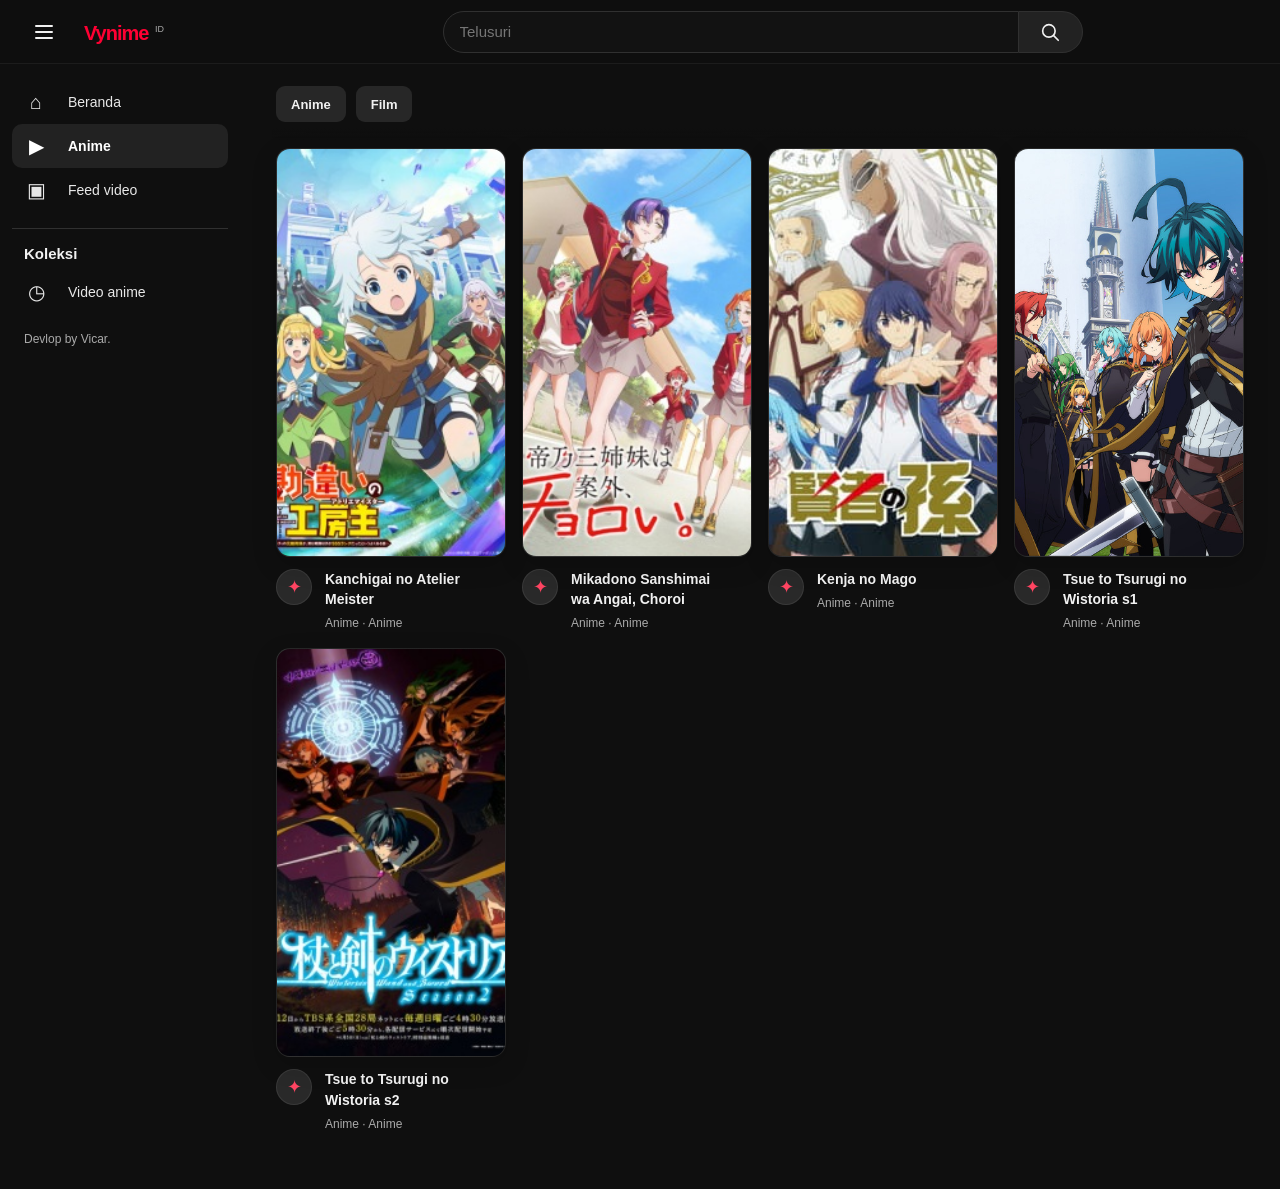
==== anime.html @ 7020ebc5 "sawit" ====
<!doctype html>
<html lang="id">
<head>
  <meta charset="UTF-8">
  <meta name="viewport" content="width=device-width, initial-scale=1">
  <meta name="theme-color" content="#0f0f0f">
  <link rel="icon" href="favicon.png">
  <title>Vynime</title>
  <link rel="stylesheet" href="anime.css">
  <script src="anime.js" defer></script>
</head>
<body>
  <header class="topbar">
    <button class="icon-button menu-button" id="menuToggle" type="button" aria-label="Buka menu" aria-expanded="false">
      <svg viewBox="0 0 24 24" aria-hidden="true"><path d="M4 6h16M4 12h16M4 18h16"/></svg>
    </button>
    <a class="brand" href="anime.html" aria-label="Kembali ke beranda">
      <span class="brand-mark" aria-hidden="true"><svg viewBox="0 0 24 24"></svg>
      <span class="brand-name">Vynime <small>ID</small></span>
    </a>
    <form class="search" id="searchForm" role="search">
      <label class="sr-only" for="searchInput">Cari video</label>
      <input id="searchInput" type="search" placeholder="Telusuri" autocomplete="off">
      <button type="submit" aria-label="Cari">
        <svg viewBox="0 0 24 24" aria-hidden="true"><circle cx="10.8" cy="10.8" r="6.8"/><path d="m16 16 5 5"/></svg>
      </button>
    </form>
  </header>

  <aside class="sidebar" id="sidebar" aria-label="Menu utama">
    <a class="side-link" href="anime.html"><span class="side-icon">⌂</span>Beranda</a>
    <a class="side-link selected" href="anime.html"><span class="side-icon">▶</span>Anime</a>
    <a class="side-link" href="anime.html"><span class="side-icon">▣</span>Feed video</a>
    <hr>
    <p class="side-heading">Koleksi</p>
    <a class="side-link" href="#videoGrid"><span class="side-icon">◷</span>Video anime</a>
    <div class="sidebar-note">Devlop by Vicar.</div>
  </aside>

  <main class="main-content">
    <section id="galleryView">
      <nav class="chips" aria-label="Kategori video">
        <button class="chip" type="button" data-category="Anime">Anime</button>
        <button class="chip" type="button" data-category="Film">Film</button>
      </nav>
      <section class="video-grid" id="videoGrid" aria-label="Pilihan video anime" aria-live="polite"></section>
      <p class="empty-state" id="emptyState" hidden>Belum ada video anime.</p>
    </section>
    <section class="watch-layout" id="watchView" hidden aria-label="Pemutar video">
      <div class="watch-main">
        <button class="back-button" id="backToGallery" type="button">← Semua video</button>
        <video id="watchVideo" muted controls playsinline preload="none"></video>
        <h1 id="watchTitle"></h1>
        <p id="watchMeta"></p>
      </div>
      <aside class="watch-next">
        <h2>Video selanjutnya</h2>
        <section class="next-video-list" id="nextVideoList" aria-label="Video selanjutnya">
        </section>
      </aside>
    </section>
  </main>

  <dialog class="player-dialog" id="playerDialog" aria-label="Pemutar video">
    <div class="player-shell">
      <button class="player-close" id="playerClose" type="button" aria-label="Tutup video">×</button>
      <video id="playerVideo" controls playsinline preload="none"></video>
      <h2 id="playerTitle"></h2>
    </div>
  </dialog>
</body>
</html>
---- anime.css ----
:root {
  color-scheme: dark;
  font-family: Roboto, Arial, sans-serif;
  font-synthesis: none;
  color: #f1f1f1;
  background: #0f0f0f;

  --page: #0f0f0f;
  --surface: #181818;
  --surface-raised: #222;
  --surface-hover: #303030;
  --border: #303030;
  --muted: #aaa;
  --text: #f1f1f1;
  --accent: #ff4562;
  --focus: #8ab4f8;
  --header-height: 64px;
  --sidebar-width: 240px;
}

* {
  box-sizing: border-box;
}

html {
  scroll-behavior: smooth;
}

body {
  min-width: 320px;
  min-height: 100vh;
  margin: 0;
  background: var(--page);
  color: var(--text);
}

button,
input {
  font: inherit;
}

button,
a {
  -webkit-tap-highlight-color: transparent;
}

a {
  color: inherit;
  text-decoration: none;
}

button:focus-visible,
a:focus-visible,
input:focus-visible,
.video-card:focus-visible {
  outline: 2px solid var(--focus);
  outline-offset: 3px;
}

.sr-only {
  position: absolute;
  width: 1px;
  height: 1px;
  padding: 0;
  margin: -1px;
  overflow: hidden;
  clip: rect(0, 0, 0, 0);
  white-space: nowrap;
  border: 0;
}

/* Header */
.topbar {
  position: fixed;
  z-index: 20;
  inset: 0 0 auto;
  display: flex;
  height: var(--header-height);
  align-items: center;
  gap: 20px;
  padding: 0 24px;
  border-bottom: 1px solid rgba(255, 255, 255, 0.06);
  background: rgba(15, 15, 15, 0.94);
  backdrop-filter: blur(16px);
}

.icon-button {
  display: grid;
  width: 40px;
  height: 40px;
  flex: 0 0 40px;
  place-items: center;
  border: 0;
  border-radius: 50%;
  background: transparent;
  color: inherit;
  cursor: pointer;
  transition: background 160ms ease;
}

.icon-button:hover {
  background: var(--surface-hover);
}

.icon-button svg {
  width: 24px;
  height: 24px;
  fill: none;
  stroke: currentColor;
  stroke-width: 2;
  stroke-linecap: round;
}

.brand {
  display: flex;
  flex: 0 0 165px;
  align-items: center;
  gap: 5px;
  white-space: nowrap;
}

.brand-mark {
  display: grid;
  width: 32px;
  height: 26px;
  place-items: center;
  color: #ff0033;
}

.brand-mark svg {
  width: 32px;
  fill: currentColor;
}

.brand-name {
  font-size: 20px;
  font-weight: 800;
  letter-spacing: -1px;
}

.brand-name small {
  position: relative;
  top: -8px;
  margin-left: 2px;
  color: var(--muted);
  font-size: 9px;
  font-weight: 400;
  letter-spacing: 0;
}

.search {
  display: flex;
  width: min(640px, 52vw);
  height: 42px;
  margin: 0 auto;
}

.search input {
  min-width: 0;
  flex: 1;
  padding: 0 16px;
  border: 1px solid var(--border);
  border-radius: 22px 0 0 22px;
  outline: none;
  background: #121212;
  color: var(--text);
  font-size: 15px;
  transition: border-color 160ms ease;
}

.search input:focus {
  border-color: #5f83b8;
}

.search button {
  display: grid;
  width: 64px;
  flex: 0 0 64px;
  place-items: center;
  border: 1px solid var(--border);
  border-left: 0;
  border-radius: 0 22px 22px 0;
  background: var(--surface-raised);
  color: var(--text);
  cursor: pointer;
  transition: background 160ms ease;
}

.search button:hover {
  background: var(--surface-hover);
}

.search button svg {
  width: 22px;
  height: 22px;
  fill: none;
  stroke: currentColor;
  stroke-width: 1.8;
  stroke-linecap: round;
}

.avatar {
  display: grid;
  width: 36px;
  height: 36px;
  flex: 0 0 36px;
  place-items: center;
  border: 2px solid rgba(255, 255, 255, 0.12);
  border-radius: 50%;
  background: #8658d6;
  font-weight: 700;
}

/* Sidebar and page layout */
.sidebar {
  position: fixed;
  z-index: 15;
  top: var(--header-height);
  bottom: 0;
  left: 0;
  width: var(--sidebar-width);
  padding: 16px 12px;
  overflow-y: auto;
  background: var(--page);
  scrollbar-color: #444 transparent;
  scrollbar-width: thin;
}

.side-link {
  display: flex;
  min-height: 44px;
  align-items: center;
  gap: 20px;
  padding: 0 12px;
  border-radius: 10px;
  color: #e8e8e8;
  font-size: 14px;
  transition: background 150ms ease;
}

.side-link:hover,
.side-link.selected {
  background: var(--surface-raised);
}

.side-link.selected {
  color: #fff;
  font-weight: 700;
}

.side-icon {
  display: grid;
  width: 24px;
  flex: 0 0 24px;
  place-items: center;
  font-size: 20px;
}

.sidebar hr {
  height: 1px;
  margin: 16px 0;
  border: 0;
  background: var(--border);
}

.side-heading {
  margin: 0 12px 8px;
  font-size: 15px;
  font-weight: 700;
}

.sidebar-note {
  margin: 16px 12px;
  color: var(--muted);
  font-size: 12px;
  line-height: 1.6;
}

.main-content {
  min-height: 100vh;
  margin-left: var(--sidebar-width);
  padding: calc(var(--header-height) + 12px) 36px 56px;
}

/* Gallery */
.chips {
  position: sticky;
  z-index: 10;
  top: var(--header-height);
  display: flex;
  gap: 10px;
  margin: 0 -4px 8px;
  padding: 10px 4px 18px;
  overflow-x: auto;
  background: linear-gradient(var(--page) 82%, rgba(15, 15, 15, 0));
  scrollbar-width: none;
}

.chips::-webkit-scrollbar {
  display: none;
}

.chip {
  min-height: 36px;
  flex: 0 0 auto;
  padding: 0 14px;
  border: 1px solid transparent;
  border-radius: 9px;
  background: #272727;
  color: var(--text);
  font-size: 13px;
  font-weight: 600;
  cursor: pointer;
  transition: background 150ms ease, color 150ms ease, transform 150ms ease;
}

.chip:hover {
  background: #3a3a3a;
}

.chip:active {
  transform: scale(0.97);
}

.chip.active {
  background: #f1f1f1;
  color: #151515;
}

.video-grid {
  display: grid;
  grid-template-columns: repeat(auto-fill, minmax(190px, 1fr));
  gap: 16px;
}

.video-card {
  min-width: 0;
  cursor: pointer;
}

.thumbnail-wrap {
  position: relative;
  overflow: hidden;
  aspect-ratio: 9 / 16;
  border: 1px solid rgba(255, 255, 255, 0.06);
  border-radius: 14px;
  background: linear-gradient(145deg, #242424, #151515);
  box-shadow: 0 8px 24px rgba(0, 0, 0, 0.18);
}

.thumbnail-wrap.is-placeholder {
  display: grid;
  place-items: center;
  color: #a9a9a9;
  font-size: 14px;
}

.thumbnail-wrap.is-placeholder::before {
  position: absolute;
  width: 54px;
  height: 54px;
  border: 1px solid rgba(255, 255, 255, 0.16);
  border-radius: 50%;
  background: rgba(255, 255, 255, 0.04);
  content: "▶";
  color: #ddd;
  display: grid;
  place-items: center;
  font-size: 19px;
}

.thumbnail-wrap.is-placeholder span {
  position: absolute;
  top: calc(50% + 42px);
}

.thumbnail-wrap img {
  display: block;
  width: 100%;
  height: 100%;
  object-fit: cover;
  transition: transform 240ms ease, filter 240ms ease;
}

.video-card:hover .thumbnail-wrap img {
  transform: scale(1.045);
  filter: brightness(1.06);
}

.video-card:hover .thumbnail-wrap {
  border-color: rgba(255, 255, 255, 0.18);
}

.duration {
  position: absolute;
  right: 7px;
  bottom: 7px;
  padding: 3px 6px;
  border-radius: 5px;
  background: rgba(0, 0, 0, 0.82);
  color: white;
  font-size: 11px;
  font-weight: 700;
}

.video-info {
  display: grid;
  grid-template-columns: 38px minmax(0, 1fr) 24px;
  gap: 11px;
  padding-top: 12px;
}

.channel-avatar {
  display: grid;
  width: 36px;
  height: 36px;
  place-items: center;
  border: 1px solid rgba(255, 255, 255, 0.08);
  border-radius: 50%;
  background: #292929;
  color: var(--accent);
  font-size: 18px;
}

.video-copy {
  min-width: 0;
}

.video-title {
  display: -webkit-box;
  margin: 0 0 5px;
  overflow: hidden;
  color: var(--text);
  font-size: 14px;
  font-weight: 600;
  line-height: 1.45;
  -webkit-box-orient: vertical;
  -webkit-line-clamp: 2;
}

.video-meta {
  margin: 0;
  color: var(--muted);
  font-size: 12px;
  line-height: 1.5;
}

.more-button {
  align-self: start;
  padding: 0;
  border: 0;
  background: none;
  color: var(--muted);
  font-size: 20px;
  cursor: pointer;
}

.empty-state {
  padding: 64px 12px;
  color: var(--muted);
  text-align: center;
}

/* Video player and episode list */
.featured-video {
  max-width: 820px;
  margin: 0 auto 36px;
  scroll-margin-top: 84px;
}

.featured-video video {
  display: block;
  width: 100%;
  max-height: 70vh;
  aspect-ratio: 16 / 9;
  border-radius: 14px;
  background: #000;
  object-fit: contain;
}

.featured-video h1 {
  margin: 14px 0 5px;
  font-size: 20px;
}

.featured-video p {
  margin: 0;
  color: var(--muted);
  font-size: 14px;
}

.recommendation-heading {
  margin: 0 0 18px;
  font-size: 18px;
}

.watch-layout[hidden],
#galleryView[hidden] {
  display: none;
}

.watch-layout {
  display: grid;
  grid-template-columns: minmax(0, 2fr) minmax(280px, 0.95fr);
  gap: 28px;
  align-items: start;
}

.watch-main {
  min-width: 0;
}

.watch-main video {
  display: block;
  width: 100%;
  max-height: 76vh;
  aspect-ratio: 16 / 9;
  border: 1px solid rgba(255, 255, 255, 0.08);
  border-radius: 14px;
  background: #000;
  object-fit: contain;
}

.watch-main h1 {
  margin: 16px 0 8px;
  font-size: 20px;
  line-height: 1.4;
}

.watch-main p {
  margin: 0;
  color: var(--muted);
  font-size: 14px;
}

.back-button {
  margin: 0 0 14px;
  padding: 9px 14px;
  border: 1px solid rgba(255, 255, 255, 0.08);
  border-radius: 20px;
  background: var(--surface-raised);
  color: var(--text);
  cursor: pointer;
  transition: background 150ms ease;
}

.back-button:hover {
  background: var(--surface-hover);
}

.watch-next {
  min-width: 0;
  padding: 16px;
  border: 1px solid rgba(255, 255, 255, 0.07);
  border-radius: 14px;
  background: rgba(255, 255, 255, 0.025);
}

.watch-next h2 {
  margin: 0 0 16px;
  font-size: 17px;
}

.next-video-list {
  display: grid;
  gap: 12px;
  max-height: min(72vh, 760px);
  overflow-y: auto;
  scrollbar-color: #444 transparent;
  scrollbar-width: thin;
}

.next-video-item {
  display: grid;
  grid-template-columns: minmax(90px, 36%) minmax(0, 1fr);
  gap: 11px;
  align-items: start;
  padding: 7px;
  border: 1px solid transparent;
  border-radius: 10px;
  background: transparent;
  color: inherit;
  text-align: left;
  cursor: pointer;
  transition: background 150ms ease, border-color 150ms ease;
}

.next-video-item:hover {
  border-color: rgba(255, 255, 255, 0.07);
  background: var(--surface-raised);
}

.next-video-preview {
  display: block;
  width: 100%;
  aspect-ratio: 16 / 9;
  border-radius: 7px;
  background: #252525;
  object-fit: cover;
}

.next-video-item span {
  overflow: hidden;
  padding-top: 2px;
  font-size: 12px;
  font-weight: 500;
  line-height: 1.45;
}

.next-video-item small {
  display: block;
  margin-top: 5px;
  color: var(--muted);
  font-size: 11px;
}

.next-video-card {
  display: grid;
  grid-template-columns: minmax(90px, 35%) minmax(0, 1fr);
  gap: 9px;
  align-items: start;
}

.next-video-card .thumbnail-wrap {
  border-radius: 8px;
}

.next-video-card .video-info {
  display: block;
  padding: 0;
}

.next-video-card .channel-avatar {
  display: none;
}

.next-video-card .video-title {
  font-size: 13px;
}

.next-video-card .video-meta {
  font-size: 12px;
}

/* Dialog player */
.player-dialog {
  width: min(960px, calc(100vw - 32px));
  max-width: none;
  max-height: calc(100dvh - 32px);
  padding: 0;
  overflow: visible;
  border: 0;
  background: transparent;
  color: var(--text);
}

.player-dialog::backdrop {
  background: rgba(0, 0, 0, 0.84);
  backdrop-filter: blur(5px);
}

.player-shell {
  position: relative;
  padding: 16px;
  border: 1px solid #383838;
  border-radius: 16px;
  background: var(--surface);
  box-shadow: 0 20px 70px rgba(0, 0, 0, 0.55);
}

.player-shell video {
  display: block;
  width: 100%;
  max-height: calc(100dvh - 120px);
  aspect-ratio: 16 / 9;
  border-radius: 10px;
  background: #000;
  object-fit: contain;
}

.player-shell h2 {
  margin: 14px 48px 4px 0;
  font-size: 18px;
}

.player-close {
  position: absolute;
  z-index: 1;
  top: 22px;
  right: 22px;
  display: grid;
  width: 38px;
  height: 38px;
  place-items: center;
  border: 0;
  border-radius: 50%;
  background: rgba(0, 0, 0, 0.72);
  color: white;
  font-size: 28px;
  cursor: pointer;
}

/* Responsive */
@media (max-width: 1100px) {
  .main-content {
    padding-right: 24px;
    padding-left: 24px;
  }

  .video-grid {
    grid-template-columns: repeat(auto-fill, minmax(min(100%, 175px), 1fr));
  }

  .watch-layout {
    grid-template-columns: minmax(0, 1.6fr) minmax(260px, 0.9fr);
    gap: 18px;
  }
}

@media (max-width: 760px) {
  :root {
    --header-height: 56px;
  }

  .topbar {
    gap: 10px;
    padding: 0 12px;
  }

  .menu-button {
    width: 36px;
    height: 36px;
    flex-basis: 36px;
  }

  .brand {
    flex-basis: auto;
    gap: 3px;
  }

  .brand-name {
    font-size: 17px;
  }

  .brand-mark,
  .brand-mark svg {
    width: 27px;
  }

  .search {
    width: auto;
    flex: 1;
    margin-left: auto;
  }

  .search input {
    padding-left: 12px;
    font-size: 14px;
  }

  .search button {
    width: 44px;
    flex-basis: 44px;
  }

  .avatar {
    width: 30px;
    height: 30px;
    flex-basis: 30px;
  }

  .sidebar {
    transform: translateX(-105%);
    transition: transform 200ms ease;
    box-shadow: 12px 0 32px rgba(0, 0, 0, 0.35);
  }

  .sidebar.open {
    transform: translateX(0);
  }

  .main-content {
    margin-left: 0;
    padding: calc(var(--header-height) + 8px) 16px 36px;
  }

  .chips {
    gap: 8px;
    padding-top: 8px;
    padding-bottom: 16px;
  }

  .video-grid {
    grid-template-columns: repeat(2, minmax(0, 1fr));
    gap: 24px 12px;
  }

  .thumbnail-wrap {
    border-radius: 11px;
  }

  .video-info {
    grid-template-columns: 32px minmax(0, 1fr);
    gap: 9px;
    padding-top: 9px;
  }

  .channel-avatar {
    width: 32px;
    height: 32px;
    font-size: 15px;
  }

  .video-title {
    font-size: 13px;
  }

  .video-meta {
    font-size: 11px;
  }

  .more-button {
    display: none;
  }

  .watch-layout {
    grid-template-columns: 1fr;
    gap: 24px;
  }

  .watch-main video {
    border-radius: 10px;
  }

  .watch-next {
    padding: 14px;
  }

  .next-video-list {
    max-height: none;
    overflow: visible;
  }

  .featured-video {
    margin-bottom: 28px;
    scroll-margin-top: 68px;
  }

  .featured-video video {
    border-radius: 10px;
  }

  .featured-video h1 {
    font-size: 17px;
  }
}

@media (max-width: 390px) {
  .topbar {
    gap: 7px;
    padding: 0 8px;
  }

  .brand-name {
    font-size: 15px;
  }

  .brand-mark,
  .brand-mark svg {
    width: 24px;
  }

  .search button {
    width: 38px;
    flex-basis: 38px;
  }

  .main-content {
    padding-right: 12px;
    padding-left: 12px;
  }

  .video-grid {
    gap: 20px 9px;
  }

  .video-info {
    grid-template-columns: minmax(0, 1fr);
    gap: 5px;
  }

  .channel-avatar {
    display: none;
  }
}

@media (prefers-reduced-motion: reduce) {
  *,
  *::before,
  *::after {
    scroll-behavior: auto !important;
    animation-duration: 0.01ms !important;
    transition-duration: 0.01ms !important;
  }
}
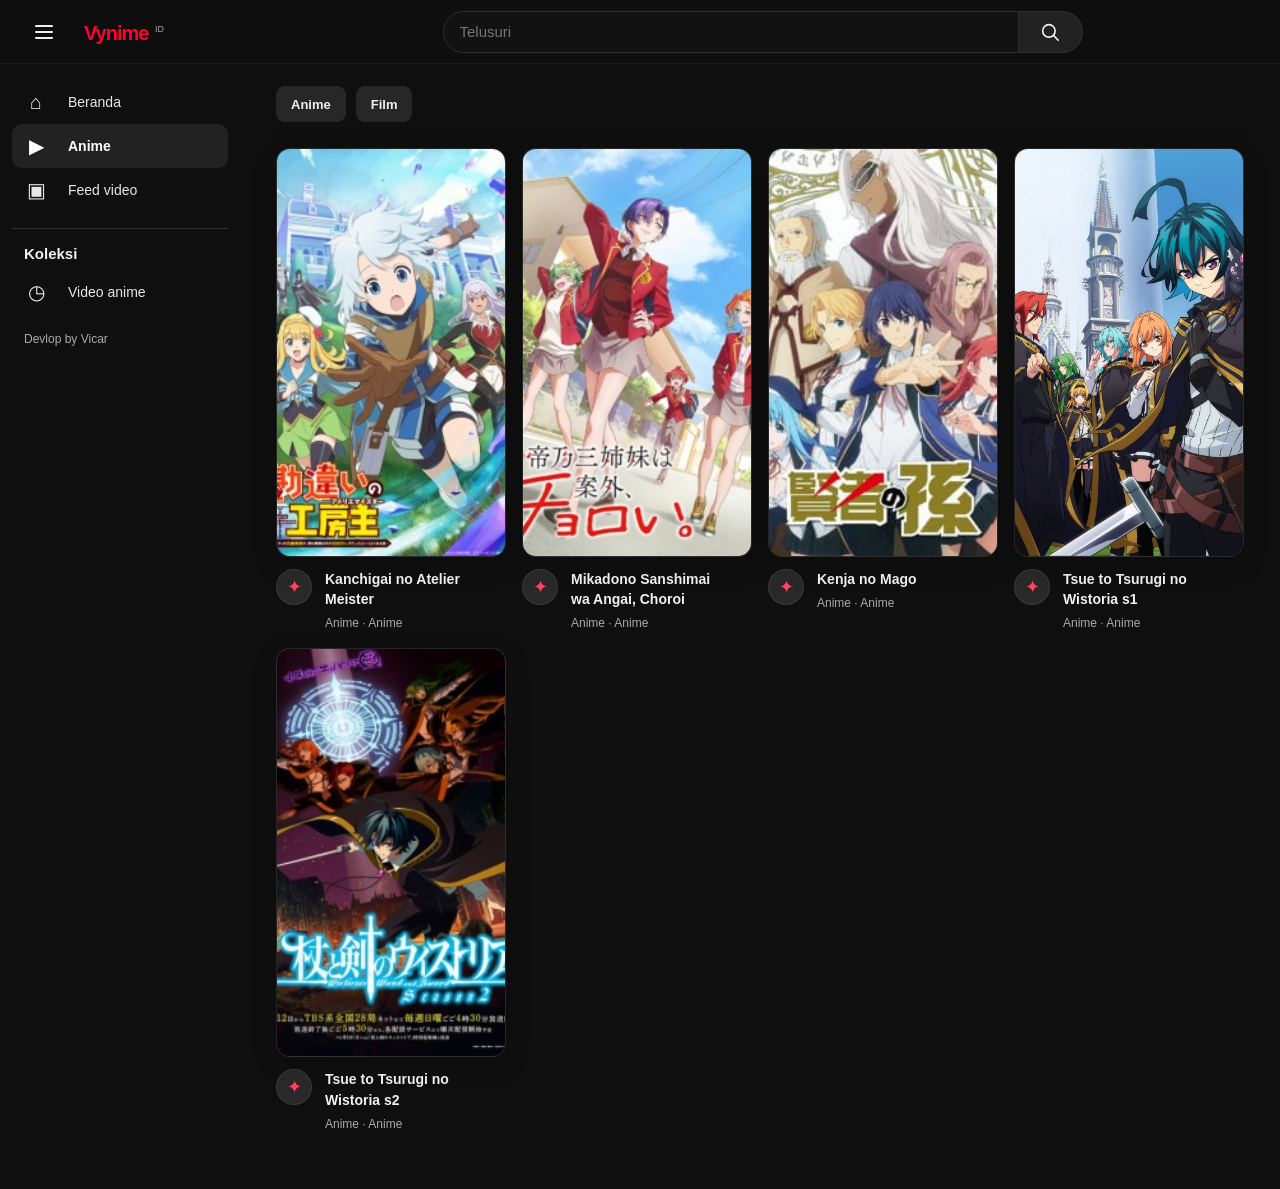
==== commit 0bbfd854: "anjayy" ====
--- a/anime.html
+++ b/anime.html
@@ -34,7 +34,7 @@
     <hr>
     <p class="side-heading">Koleksi</p>
     <a class="side-link" href="#videoGrid"><span class="side-icon">◷</span>Video anime</a>
-    <div class="sidebar-note">Devlop by Vicar.</div>
+    <div class="sidebar-note">Devlop by Vicar</div>
   </aside>
 
   <main class="main-content">
